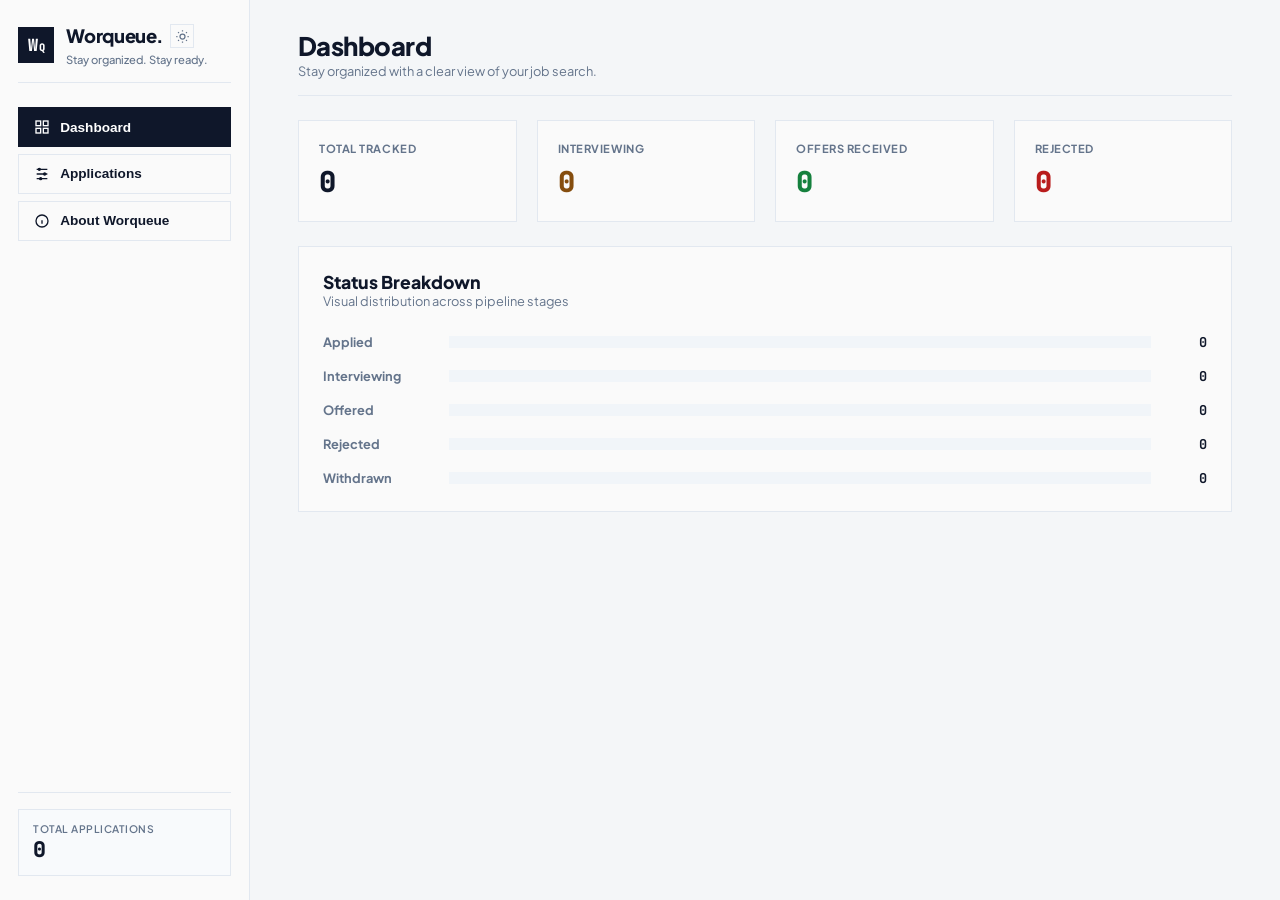
==== app.html @ 6e3b1276 "first commit" ====
<!DOCTYPE html>
<html lang="en">
<head>
    <meta charset="UTF-8">
    <meta name="viewport" content="width=device-width, initial-scale=1.0">
    <title>Worqueue.</title>
    <link rel="icon" type="image/svg+xml" href="data:image/svg+xml,<svg xmlns='http://www.w3.org/2000/svg' viewBox='0 0 100 100'><rect width='100' height='100' fill='%230f172a'/><text x='50%' y='55%' font-family='monospace' font-size='50' font-weight='bold' fill='%23ffffff' dominant-baseline='middle' text-anchor='middle'>WQ</text></svg>">
    <link rel="stylesheet" href="style.css">
    <link rel="preconnect" href="https://fonts.googleapis.com">
    <link rel="preconnect" href="https://fonts.gstatic.com" crossorigin>
    <link href="https://fonts.googleapis.com/css2?family=JetBrains+Mono:wght@400;500;700&family=Plus+Jakarta+Sans:wght@500;600;700;800&display=swap" rel="stylesheet">
</head>
<body>

    <div class="app-layout">
        <aside class="sidebar">
            <div class="brand">
                <div class="logo-mark">
                    <span class="logo-w">W</span><span class="logo-q">Q</span>
                </div>
                <div class="brand-text">
                    <div class="brand-title-row">
                        <h2>Worqueue<span class="dot">.</span></h2>
                        <button type="button" class="theme-toggle" id="theme-toggle" title="Toggle dark mode" aria-label="Toggle dark mode">
                            <svg class="theme-icon theme-icon-sun" width="15" height="15" viewBox="0 0 24 24" fill="none" stroke="currentColor" stroke-width="2"><circle cx="12" cy="12" r="4"/><path d="M12 2v2M12 20v2M4.93 4.93l1.41 1.41M17.66 17.66l1.41 1.41M2 12h2M20 12h2M4.93 19.07l1.41-1.41M17.66 6.34l1.41-1.41"/></svg>
                            <svg class="theme-icon theme-icon-moon" width="15" height="15" viewBox="0 0 24 24" fill="none" stroke="currentColor" stroke-width="2"><path d="M21 12.79A9 9 0 1 1 11.21 3 7 7 0 0 0 21 12.79z"/></svg>
                        </button>
                    </div>
                    <p>Stay organized. Stay ready.</p>
                </div>
            </div>

            <nav class="sidebar-nav">
                <button class="nav-item active" data-tab="dashboard" id="nav-dashboard">
                    <svg class="nav-icon" width="16" height="16" viewBox="0 0 24 24" fill="none" stroke="currentColor" stroke-width="2"><rect x="3" y="3" width="7" height="7"/><rect x="14" y="3" width="7" height="7"/><rect x="3" y="14" width="7" height="7"/><rect x="14" y="14" width="7" height="7"/></svg>
                    <span>Dashboard</span>
                </button>
                <button class="nav-item" data-tab="pipeline" id="nav-pipeline">
                    <svg class="nav-icon" width="16" height="16" viewBox="0 0 24 24" fill="none" stroke="currentColor" stroke-width="2"><path d="M4 5h16M4 12h16M4 19h16"/><circle cx="8" cy="5" r="1.5" fill="currentColor"/><circle cx="16" cy="12" r="1.5" fill="currentColor"/><circle cx="10" cy="19" r="1.5" fill="currentColor"/></svg>
                    <span>Applications</span>
                </button>
                <button class="nav-item" data-tab="about" id="nav-about">
                    <svg class="nav-icon" width="16" height="16" viewBox="0 0 24 24" fill="none" stroke="currentColor" stroke-width="2"><circle cx="12" cy="12" r="9"/><path d="M12 11v5M12 8h.01"/></svg>
                    <span>About Worqueue</span>
                </button>
            </nav>

            <div class="sidebar-footer">
                <div class="stat-box">
                    <span class="stat-label">Total Applications</span>
                    <strong id="total-count" class="stat-value">0</strong>
                </div>
            </div>
        </aside>

        <main class="main-content">
            
            <section id="tab-dashboard" class="tab-content active">
                <header class="content-header">
                    <div>
                        <h1 class="page-title">Dashboard</h1>
                        <p class="page-sub">Stay organized with a clear view of your job search.</p>
                    </div>
                </header>

                <div class="dashboard-grid">
                    <div class="panel metric-card">
                        <span class="metric-label">Total Tracked</span>
                        <strong class="metric-value" id="dash-total">0</strong>
                    </div>
                    <div class="panel metric-card">
                        <span class="metric-label">Interviewing</span>
                        <strong class="metric-value text-interview" id="dash-interview">0</strong>
                    </div>
                    <div class="panel metric-card">
                        <span class="metric-label">Offers Received</span>
                        <strong class="metric-value text-offer" id="dash-offered">0</strong>
                    </div>
                    <div class="panel metric-card">
                        <span class="metric-label">Rejected</span>
                        <strong class="metric-value text-rejected" id="dash-rejected">0</strong>
                    </div>
                </div>

                <div class="panel chart-panel">
                    <h2>Status Breakdown</h2>
                    <p class="chart-sub">Visual distribution across pipeline stages</p>
                    
                    <div class="bar-chart-container">
                        <div class="bar-row">
                            <span class="bar-label">Applied</span>
                            <div class="bar-track"><div class="bar-fill bg-applied" id="bar-applied" style="width: 0%;"></div></div>
                            <span class="bar-count" id="count-applied">0</span>
                        </div>
                        <div class="bar-row">
                            <span class="bar-label">Interviewing</span>
                            <div class="bar-track"><div class="bar-fill bg-interview" id="bar-interview" style="width: 0%;"></div></div>
                            <span class="bar-count" id="count-interview">0</span>
                        </div>
                        <div class="bar-row">
                            <span class="bar-label">Offered</span>
                            <div class="bar-track"><div class="bar-fill bg-offered" id="bar-offered" style="width: 0%;"></div></div>
                            <span class="bar-count" id="count-offered">0</span>
                        </div>
                        <div class="bar-row">
                            <span class="bar-label">Rejected</span>
                            <div class="bar-track"><div class="bar-fill bg-rejected" id="bar-rejected" style="width: 0%;"></div></div>
                            <span class="bar-count" id="count-rejected">0</span>
                        </div>
                        <div class="bar-row">
                            <span class="bar-label">Withdrawn</span>
                            <div class="bar-track"><div class="bar-fill bg-withdrawn" id="bar-withdrawn" style="width: 0%;"></div></div>
                            <span class="bar-count" id="count-withdrawn">0</span>
                        </div>
                    </div>
                </div>
            </section>

            <section id="tab-pipeline" class="tab-content">
                <header class="content-header">
                    <div>
                        <div class="page-title-row">
                            <h1 class="page-title">Application List</h1>
                            <button type="button" class="info-toggle" id="privacy-info-toggle" aria-label="Where is my data stored?" aria-expanded="false">
                                <svg width="13" height="13" viewBox="0 0 24 24" fill="none" stroke="currentColor" stroke-width="2.5"><circle cx="12" cy="12" r="9"/><path d="M12 11v5M12 8h.01"/></svg>
                            </button>
                            <div class="info-tooltip" id="privacy-info-tooltip" role="tooltip">
                                <strong>Where is my data stored?</strong>
                                <span>Your applications are saved in this browser and stay on this device.</span>
                            </div>
                        </div>
                        <p class="page-sub">Stay organized and ready for every next step.</p>
                    </div>
                    <div class="header-actions">
                        <input type="text" id="search-input" placeholder="Search applications..." class="search-box" autocomplete="off">
                        <span class="results-count" id="results-count">Showing 0 of 0</span>
                        <button class="btn-add-header" id="btn-open-add-modal">+ Add Application</button>
                    </div>
                </header>

                <div class="panel table-panel">
                    <div class="view-tabs" role="tablist" aria-label="Application views">
                        <button type="button" class="view-tab active" id="view-all" data-view="all">All Applications</button>
                        <button type="button" class="view-tab" id="view-bookmarked" data-view="bookmarked">Bookmarked</button>
                    </div>
                    <div class="table-container">
                        <table>
                            <thead>
                                <tr>
                                    <th class="col-num">#</th>
                                    <th class="col-company">Company</th>
                                    <th class="col-role">Role</th>
                                    <th class="col-salary">Salary</th>
                                    <th class="col-date sortable-header" id="header-date-sort">
                                        Applied <span id="date-sort-icon">↓</span>
                                    </th>
                                    <th class="col-follow-up sortable-header" id="header-follow-up-sort">
                                        Follow-up <span id="follow-up-sort-icon">↓</span>
                                    </th>
                                    <th class="col-status header-status-dropdown-container" id="status-header-toggle">
                                        <span id="status-header-label">Status</span> <span id="status-sort-icon">↓</span>
                                        <div class="status-dropdown-menu" id="status-dropdown-menu">
                                            <div class="status-dropdown-item active" data-status="ALL">All Statuses</div>
                                            <div class="status-dropdown-item" data-status="Applied">Applied</div>
                                            <div class="status-dropdown-item" data-status="Interviewing">Interviewing</div>
                                            <div class="status-dropdown-item" data-status="Offered">Offered</div>
                                            <div class="status-dropdown-item" data-status="Rejected">Rejected</div>
                                            <div class="status-dropdown-item" data-status="Withdrawn">Withdrawn</div>
                                        </div>
                                    </th>
                                    <th class="align-right col-action">Action</th>
                                </tr>
                            </thead>
                            <tbody id="job-list-body">
                            </tbody>
                        </table>
                    </div>
                    <div id="mobile-card-container" class="mobile-card-list">
                    </div>
                </div>
            </section>

            <section id="tab-about" class="tab-content">
                <header class="content-header">
                    <div>
                        <h1 class="page-title">About Worqueue</h1>
                        <p class="page-sub">Stay organized. Stay ready.</p>
                    </div>
                </header>

                <div class="about-grid">
                    <div class="panel about-card about-card-wide">
                        <div class="about-logo-mark">
                            <span class="logo-w">W</span><span class="logo-q">Q</span>
                        </div>
                        <div>
                            <h2>What is Worqueue?</h2>
                            <p>Worqueue is a job application tracker that helps you keep all your applications in one place. Add companies, roles, salaries, dates, links, notes, and current status so you can see your job search clearly and stay organized.</p>
                            <p class="about-credit">Website by <a class="about-portfolio-link" href="https://samalapit.github.io/portfolio/" target="_blank" rel="noopener noreferrer">sabm.</a></p>
                        </div>
                    </div>
                    <div class="panel about-card">
                        <svg class="about-icon" width="24" height="24" viewBox="0 0 24 24" fill="none" stroke="currentColor" stroke-width="2"><path d="M12 3 5 6v5c0 4.5 2.9 8.5 7 10 4.1-1.5 7-5.5 7-10V6l-7-3Z"/><path d="m9 12 2 2 4-4"/></svg>
                        <h2>Private and local</h2>
                        <p>Worqueue works in your browser without an account or login. Your application details are saved on this device and are not sent to a server.</p>
                    </div>
                    <div class="panel about-card">
                        <svg class="about-icon" width="24" height="24" viewBox="0 0 24 24" fill="none" stroke="currentColor" stroke-width="2"><path d="M12 3v12M7 10l5 5 5-5"/><path d="M5 21h14"/></svg>
                        <h2>Back up your data</h2>
                        <p>Browser data can be cleared, so export a backup before changing devices or clearing your browser. Import that backup later to restore your applications.</p>
                        <div class="backup-actions">
                            <button type="button" class="btn-submit" id="btn-export-data">Export backup</button>
                            <button type="button" class="btn-cancel" id="btn-import-data">Import backup</button>
                            <input type="file" id="import-file" accept=".json,application/json" hidden>
                        </div>
                        <p class="backup-status" id="backup-status" role="status"></p>
                    </div>
                </div>
            </section>

        </main>
    </div>

    <div class="modal-overlay" id="form-modal-overlay">
        <div class="panel form-panel modal-content">
            <div class="modal-header">
                <div>
                    <h2 class="modal-title" id="form-title">Add Application</h2>
                </div>
                <button type="button" class="btn-close-modal" id="btn-close-form-modal">&times;</button>
            </div>

            <form id="job-form">
                <input type="hidden" id="edit-id">

                <div class="field-group">
                    <label for="company">Company Name</label>
                    <input type="text" id="company" required autocomplete="off">
                </div>

                <div class="field-group">
                    <label for="position">Job Role</label>
                    <input type="text" id="position" required autocomplete="off">
                </div>

                <div class="field-group">
                    <label for="salary">Salary</label>
                    <div class="salary-input-group">
                        <select id="currency-select" class="currency-select">
                            <option value="PHP">₱ (PHP)</option>
                            <option value="USD">$ (USD)</option>
                        </select>
                        <input type="text" id="salary" autocomplete="off">
                        <select id="salary-rate" class="rate-select">
                            <option value="Month">/ Month</option>
                            <option value="Hour">/ Hour</option>
                        </select>
                    </div>
                </div>

                <div class="field-group">
                    <label for="status">Current Status</label>
                    <select id="status">
                        <option value="Applied">Applied</option>
                        <option value="Interviewing">Interviewing</option>
                        <option value="Offered">Offered</option>
                        <option value="Rejected">Rejected</option>
                        <option value="Withdrawn">Withdrawn</option>
                    </select>
                </div>

                <div class="field-group">
                    <label for="applied-date">Applied Date</label>
                    <input type="date" id="applied-date" required>
                </div>

                <div class="field-group">
                    <label for="job-link">Job Posting Link</label>
                    <input type="url" id="job-link" autocomplete="off">
                </div>

                <div class="field-group">
                    <label for="follow-up-date">Follow-up Date</label>
                    <input type="date" id="follow-up-date">
                </div>

                <div class="field-group">
                    <label for="notes">Notes / Details</label>
                    <textarea id="notes" rows="2"></textarea>
                </div>

                <div class="form-actions">
                    <button type="submit" class="btn-submit" id="btn-submit-text">Save Application</button>
                    <button type="button" class="btn-cancel" id="btn-cancel-modal">Cancel</button>
                </div>
            </form>
        </div>
    </div>

    <div class="modal-overlay" id="delete-modal-overlay">
        <div class="panel modal-content delete-modal-box">
            <h3 class="delete-modal-title">Delete Application?</h3>
            <p class="delete-modal-sub">Are you sure you want to remove this application record from your tracker?</p>
            <div class="form-actions" style="margin-top: 1.25rem;">
                <button type="button" class="btn-delete-confirm" id="btn-confirm-delete">Delete</button>
                <button type="button" class="btn-cancel" id="btn-cancel-delete">Cancel</button>
            </div>
        </div>
    </div>

    <script src="script.js"></script>
</body>
</html>
---- style.css ----
:root {
    --bg-sidebar: #fafafa;
    --bg-main: #f4f6f8;
    --surface: #fafafa;
    --border-color: #e2e8f0;
    --border-dark: #0f172a;
    --text-main: #0f172a;
    --text-muted: #64748b;
    --subtle-surface: #f8fafc;
    --table-header: #f8fafc;
    --table-line: #f1f5f9;
    --button-bg: #0f172a;
    --button-text: #ffffff;
    --logo-bg: #0f172a;
    --logo-text: #ffffff;
    
    --status-applied-bg: #eff6ff;
    --status-applied-border: #bfdbfe;
    --status-applied-text: #1d4ed8;

    --status-interview-bg: #fefce8;
    --status-interview-border: #fde68a;
    --status-interview-text: #854d0e;

    --status-offered-bg: #f0fdf4;
    --status-offered-border: #bbf7d0;
    --status-offered-text: #15803d;

    --status-rejected-bg: #fef2f2;
    --status-rejected-border: #fecaca;
    --status-rejected-text: #b91c1c;

    --status-withdrawn-bg: #f8fafc;
    --status-withdrawn-border: #cbd5e1;
    --status-withdrawn-text: #475569;

    --font-mono: 'JetBrains Mono', monospace;
    --font-sans: 'Plus Jakarta Sans', sans-serif;
}

.landing-page {
    background: var(--bg-main);
}

.landing-main {
    width: min(1120px, calc(100% - 3rem));
    min-height: 100vh;
    margin: 0 auto;
    display: flex;
    flex-direction: column;
}

.landing-brand {
    display: flex;
    align-items: center;
    gap: 0.75rem;
    padding: 2rem 0;
    color: var(--text-main);
    font-size: 1.15rem;
    font-weight: 800;
}

.landing-brand .logo-mark {
    flex-shrink: 0;
}

.landing-hero {
    flex: 1;
    display: flex;
    align-items: center;
    justify-content: space-between;
    gap: 3rem;
    padding: 4rem 0;
}

.landing-copy {
    max-width: 600px;
}

.landing-eyebrow {
    color: var(--text-muted);
    font-family: var(--font-mono);
    font-size: 0.75rem;
    font-weight: 700;
    letter-spacing: 0.08em;
    text-transform: uppercase;
}

.landing-copy h1 {
    max-width: 620px;
    margin-top: 1rem;
    font-size: clamp(2.5rem, 6vw, 5rem);
    font-weight: 800;
    letter-spacing: -0.06em;
    line-height: 0.98;
}

.landing-copy p {
    max-width: 500px;
    margin: 1.5rem 0 2rem;
    color: var(--text-muted);
    font-size: 1rem;
    line-height: 1.6;
}

.landing-cta {
    display: inline-flex;
    padding: 0.7rem 1rem;
    background: var(--button-bg);
    border: 2px solid var(--button-bg);
    color: var(--button-text);
    font-size: 0.8rem;
    font-weight: 700;
    text-decoration: none;
    transition: background-color 0.2s ease, color 0.2s ease;
}

.landing-cta:hover {
    background: var(--surface);
    color: var(--text-main);
}

.landing-mark {
    width: 220px;
    height: 220px;
    flex-shrink: 0;
    display: flex;
    align-items: center;
    justify-content: center;
    background: var(--logo-bg);
    color: var(--logo-text);
    font-family: var(--font-mono);
}

.landing-mark .logo-w {
    font-size: 5.5rem;
}

.landing-mark .logo-q {
    font-size: 3rem;
    margin-top: 1.5rem;
}

.landing-footer {
    display: flex;
    justify-content: space-between;
    gap: 1rem;
    padding: 1rem 0;
    border-top: 1px solid var(--border-color);
    color: var(--text-muted);
    font-size: 0.7rem;
}

@media (max-width: 768px) {
    .landing-main {
        width: min(100% - 2rem, 600px);
    }

    .landing-hero {
        flex-direction: column;
        align-items: flex-start;
        justify-content: center;
        padding: 3rem 0;
    }

    .landing-mark {
        width: 120px;
        height: 120px;
        order: -1;
    }

    .landing-mark .logo-w {
        font-size: 3rem;
    }

    .landing-mark .logo-q {
        font-size: 1.6rem;
        margin-top: 0.8rem;
    }

    .landing-footer {
        flex-direction: column;
    }
}

body[data-theme="dark"] {
    --bg-sidebar: #111827;
    --bg-main: #0b1120;
    --surface: #111827;
    --border-color: #263244;
    --border-dark: #f8fafc;
    --text-main: #f8fafc;
    --text-muted: #94a3b8;
    --subtle-surface: #172033;
    --table-header: #172033;
    --table-line: #263244;
    --button-bg: #e2e8f0;
    --button-text: #0b1120;
    --logo-bg: #e2e8f0;
    --logo-text: #0b1120;
    --status-applied-bg: #172554;
    --status-applied-border: #1d4ed8;
    --status-applied-text: #bfdbfe;
    --status-interview-bg: #422006;
    --status-interview-border: #a16207;
    --status-interview-text: #fde68a;
    --status-offered-bg: #052e16;
    --status-offered-border: #15803d;
    --status-offered-text: #bbf7d0;
    --status-rejected-bg: #450a0a;
    --status-rejected-border: #b91c1c;
    --status-rejected-text: #fecaca;
    --status-withdrawn-bg: #1e293b;
    --status-withdrawn-border: #475569;
    --status-withdrawn-text: #cbd5e1;
}

* {
    box-sizing: border-box;
    margin: 0;
    padding: 0;
    border-radius: 0 !important;
}

body {
    background-color: var(--bg-main);
    color: var(--text-main);
    font-family: var(--font-sans);
    min-height: 100vh;
    overflow-x: hidden;
}

.app-layout {
    display: flex;
    min-height: 100vh;
}

.sidebar {
    width: 250px;
    background-color: var(--bg-sidebar);
    border-right: 1px solid var(--border-color);
    display: flex;
    flex-direction: column;
    padding: 1.5rem 1.15rem;
    position: fixed;
    height: 100vh;
    z-index: 10;
}

.brand {
    display: flex;
    align-items: center;
    gap: 0.75rem;
    padding-bottom: 1rem;
    border-bottom: 1px solid var(--border-color);
    margin-bottom: 1.5rem;
}

.logo-mark {
    background: var(--logo-bg);
    color: var(--logo-text);
    width: 36px;
    height: 36px;
    display: flex;
    align-items: center;
    justify-content: center;
    font-family: var(--font-mono);
}

.logo-w {
    font-size: 1.05rem;
    font-weight: 800;
    line-height: 1;
}

.logo-q {
    font-size: 0.65rem;
    font-weight: 800;
    line-height: 1;
    margin-top: 5px;
    margin-left: 1px;
}

.brand-text h2 {
    font-size: 1.15rem;
    font-weight: 800;
    letter-spacing: -0.02em;
    line-height: 1;
}

.brand-title-row {
    display: flex;
    align-items: center;
    gap: 0.4rem;
}

.theme-toggle {
    display: flex;
    align-items: center;
    justify-content: center;
    width: 24px;
    height: 24px;
    border: 1px solid var(--border-color);
    background: transparent;
    color: var(--text-muted);
    cursor: pointer;
}

.theme-toggle:hover {
    color: var(--text-main);
    border-color: var(--text-main);
}

.theme-icon-moon,
body[data-theme="dark"] .theme-icon-sun {
    display: none;
}

body[data-theme="dark"] .theme-icon-moon {
    display: block;
}

.brand-text p {
    font-size: 0.7rem;
    color: var(--text-muted);
    font-weight: 500;
    margin-top: 4px;
}

.sidebar-nav {
    display: flex;
    flex-direction: column;
    gap: 0.4rem;
    flex: 1;
}

.nav-item {
    display: flex;
    align-items: center;
    padding: 0.7rem 0.9rem;
    border: 1px solid var(--border-color);
    background: var(--bg-sidebar);
    color: var(--text-main);
    font-size: 0.85rem;
    font-weight: 600;
    cursor: pointer;
    transition: all 0.15s ease;
    text-align: left;
    gap: 0.65rem;
}

.nav-item:hover {
    background-color: var(--subtle-surface);
    border-color: var(--text-main);
}

.nav-item.active {
    background-color: var(--button-bg);
    color: var(--button-text);
    border-color: var(--button-bg);
}

.sidebar-footer {
    border-top: 1px solid var(--border-color);
    padding-top: 1rem;
}

.stat-box {
    background: var(--subtle-surface);
    padding: 0.75rem 0.85rem;
    border: 1px solid var(--border-color);
}

.stat-label {
    display: block;
    font-size: 0.65rem;
    color: var(--text-muted);
    font-weight: 600;
    text-transform: uppercase;
    letter-spacing: 0.05em;
}

.stat-value {
    font-size: 1.35rem;
    font-weight: 800;
    color: var(--text-main);
    font-family: var(--font-mono);
}

.main-content {
    margin-left: 250px;
    flex: 1;
    padding: 2rem 3rem;
    max-width: 1250px;
    min-width: 0;
    overflow-x: hidden;
}

.content-header {
    display: flex;
    justify-content: space-between;
    align-items: flex-end;
    margin-bottom: 1.5rem;
    border-bottom: 1px solid var(--border-color);
    padding-bottom: 1rem;
}

.header-actions {
    display: flex;
    gap: 0.75rem;
    align-items: center;
}

.results-count {
    color: var(--text-muted);
    font-family: var(--font-mono);
    font-size: 0.7rem;
    white-space: nowrap;
}

.page-title {
    font-size: 1.6rem;
    font-weight: 800;
    letter-spacing: -0.02em;
    line-height: 1.1;
}

.page-title-row {
    display: flex;
    align-items: center;
    gap: 0.5rem;
    position: relative;
}

.info-toggle {
    width: 18px;
    height: 18px;
    border: 1px solid var(--border-color);
    background: var(--surface);
    color: var(--text-muted);
    display: inline-flex;
    align-items: center;
    justify-content: center;
    cursor: pointer;
}

.info-toggle:hover {
    color: var(--text-main);
    border-color: var(--text-main);
}

.info-tooltip {
    display: none;
    position: absolute;
    top: calc(100% + 0.6rem);
    left: 0;
    width: 280px;
    padding: 0.85rem 1rem;
    background: var(--surface);
    border: 1px solid var(--border-color);
    box-shadow: 0 10px 25px -5px rgba(0, 0, 0, 0.15);
    color: var(--text-main);
    font-size: 0.75rem;
    line-height: 1.45;
    z-index: 20;
}

.info-tooltip.active {
    display: flex;
    flex-direction: column;
    gap: 0.35rem;
}

.privacy-badge {
    display: flex;
    align-items: center;
    gap: 0.5rem;
    margin: -0.5rem 0 1rem;
    color: var(--text-muted);
    font-size: 0.7rem;
}

.privacy-badge-icon {
    flex-shrink: 0;
}

.page-sub {
    font-size: 0.8rem;
    color: var(--text-muted);
    margin-top: 0.2rem;
}

.search-box {
    width: 220px;
    padding: 0.65rem 0.85rem;
    border: 1px solid var(--border-color);
    font-family: var(--font-sans);
    font-size: 0.85rem;
    background: var(--surface);
    outline: none;
}

.search-box:focus {
    border-color: var(--text-main);
}

.btn-add-header {
    padding: 0.65rem 1.1rem;
    background-color: var(--button-bg);
    color: var(--button-text);
    border: 1px solid var(--button-bg);
    font-family: var(--font-sans);
    font-size: 0.85rem;
    font-weight: 700;
    cursor: pointer;
    transition: background-color 0.15s ease;
    white-space: nowrap;
}

.btn-add-header:hover {
    background-color: var(--text-main);
}

.dashboard-grid {
    display: grid;
    grid-template-columns: repeat(4, 1fr);
    gap: 1.25rem;
    margin-bottom: 1.5rem;
}

.metric-card {
    padding: 1.25rem;
    border: 1px solid var(--border-color);
    background: var(--surface);
}

.metric-label {
    display: block;
    font-size: 0.7rem;
    text-transform: uppercase;
    font-weight: 700;
    color: var(--text-muted);
    letter-spacing: 0.05em;
    margin-bottom: 0.5rem;
}

.metric-value {
    font-size: 1.8rem;
    font-weight: 800;
    font-family: var(--font-mono);
}

.text-interview { color: var(--status-interview-text); }
.text-offer { color: var(--status-offered-text); }
.text-rejected { color: var(--status-rejected-text); }

.chart-panel {
    padding: 1.5rem;
    border: 1px solid var(--border-color);
    background: var(--surface);
}

.chart-panel h2 {
    font-size: 1.1rem;
    font-weight: 800;
}

.chart-sub {
    font-size: 0.8rem;
    color: var(--text-muted);
    margin-bottom: 1.5rem;
}

.bar-chart-container {
    display: flex;
    flex-direction: column;
    gap: 1rem;
}

.bar-row {
    display: grid;
    grid-template-columns: 110px 1fr 40px;
    align-items: center;
    gap: 1rem;
}

.bar-label {
    font-size: 0.8rem;
    font-weight: 700;
    color: var(--text-muted);
}

.bar-track {
    background: var(--table-line);
    height: 12px;
    width: 100%;
    overflow: hidden;
}

.bar-fill {
    height: 100%;
    transition: width 0.4s ease;
}

.bg-applied { background-color: var(--status-applied-text); }
.bg-interview { background-color: var(--status-interview-text); }
.bg-offered { background-color: var(--status-offered-text); }
.bg-rejected { background-color: var(--status-rejected-text); }
.bg-withdrawn { background-color: var(--status-withdrawn-text); }

.bar-count {
    font-family: var(--font-mono);
    font-size: 0.85rem;
    font-weight: 700;
    text-align: right;
}

.modal-overlay {
    display: none;
    position: fixed;
    top: 0;
    left: 0;
    width: 100vw;
    height: 100vh;
    background-color: rgba(15, 23, 42, 0.4);
    z-index: 100;
    align-items: center;
    justify-content: center;
    padding: 1rem;
}

.modal-overlay.active {
    display: flex;
}

.modal-content {
    background: var(--surface);
    width: 100%;
    max-width: 480px;
    padding: 1.75rem;
    border: 1px solid var(--border-color);
    box-shadow: 0 10px 25px -5px rgba(0, 0, 0, 0.1);
}

.modal-header {
    display: flex;
    justify-content: space-between;
    align-items: flex-start;
    margin-bottom: 1.25rem;
    padding-bottom: 0.75rem;
    border-bottom: 1px solid var(--border-color);
}

.modal-title {
    font-size: 1.35rem;
    font-weight: 800;
}

.modal-sub {
    font-size: 0.8rem;
    color: var(--text-muted);
    margin-top: 0.15rem;
}

.btn-close-modal {
    background: none;
    border: none;
    font-size: 1.5rem;
    line-height: 1;
    color: var(--text-muted);
    cursor: pointer;
}

.btn-close-modal:hover {
    color: var(--text-main);
}

.field-group {
    margin-bottom: 0.85rem;
}

label {
    display: block;
    font-size: 0.7rem;
    font-weight: 700;
    margin-bottom: 0.3rem;
    color: var(--text-main);
    text-transform: uppercase;
    letter-spacing: 0.04em;
}

input, select, textarea {
    width: 100%;
    padding: 0.65rem 0.8rem;
    border: 1px solid var(--border-color);
    font-family: var(--font-sans);
    font-size: 0.85rem;
    color: var(--text-main);
    background-color: var(--surface);
    outline: none;
    color-scheme: light;
}

body[data-theme="dark"] input,
body[data-theme="dark"] select,
body[data-theme="dark"] textarea {
    color-scheme: dark;
}

body[data-theme="dark"] select option {
    background-color: var(--surface);
    color: var(--text-main);
}

input:focus, select:focus, textarea:focus {
    border-color: var(--text-main);
}

.salary-input-group {
    display: flex;
    align-items: center;
    border: 1px solid var(--border-color);
    background-color: var(--surface);
}

.salary-input-group:focus-within {
    border-color: var(--text-main);
}

.currency-select {
    width: 90px;
    border: none;
    border-right: 1px solid var(--border-color);
    background-color: var(--subtle-surface);
    font-weight: 700;
    font-size: 0.8rem;
    color: var(--text-main);
    cursor: pointer;
    padding: 0.65rem 0.4rem;
}

.salary-input-group input {
    border: none;
    flex: 1;
}

.rate-select {
    width: 115px;
    border: none;
    border-left: 1px solid var(--border-color);
    background-color: var(--subtle-surface);
    font-weight: 600;
    font-size: 0.8rem;
    color: var(--text-main);
    cursor: pointer;
}

.form-actions {
    display: flex;
    gap: 0.75rem;
    margin-top: 1rem;
}

.btn-submit {
    flex: 1;
    padding: 0.75rem;
    background-color: var(--button-bg);
    color: var(--button-text);
    border: 1px solid var(--button-bg);
    font-family: var(--font-sans);
    font-size: 0.85rem;
    font-weight: 700;
    cursor: pointer;
}

.btn-submit:hover {
    background-color: var(--text-main);
}

.btn-cancel {
    padding: 0.75rem 1.1rem;
    background-color: var(--surface);
    color: var(--text-muted);
    border: 1px solid var(--border-color);
    font-family: var(--font-sans);
    font-size: 0.85rem;
    font-weight: 600;
    cursor: pointer;
}

.btn-cancel:hover {
    color: var(--text-main);
    border-color: var(--text-main);
}

.delete-modal-box {
    max-width: 380px;
    text-align: center;
}

.delete-modal-title {
    font-size: 1.2rem;
    font-weight: 800;
    margin-bottom: 0.4rem;
}

.delete-modal-sub {
    font-size: 0.85rem;
    color: var(--text-muted);
    line-height: 1.4;
}

.btn-delete-confirm {
    flex: 1;
    padding: 0.75rem;
    background-color: #dc2626;
    color: #ffffff;
    border: 1px solid #dc2626;
    font-family: var(--font-sans);
    font-size: 0.85rem;
    font-weight: 700;
    cursor: pointer;
}

.btn-delete-confirm:hover {
    background-color: #b91c1c;
}

.tab-content {
    display: none;
}

.tab-content.active {
    display: block;
}

.panel {
    background: var(--surface);
    border: 1px solid var(--border-color);
}

.about-grid {
    display: grid;
    grid-template-columns: repeat(2, minmax(0, 1fr));
    gap: 1.25rem;
}

.about-card {
    padding: 1.5rem;
}

.about-card-wide {
    grid-column: 1 / -1;
    display: flex;
    align-items: center;
    gap: 1.5rem;
    position: relative;
}

.about-logo-mark {
    width: 64px;
    height: 64px;
    flex-shrink: 0;
    background: var(--logo-bg);
    color: var(--logo-text);
    display: flex;
    align-items: center;
    justify-content: center;
    font-family: var(--font-mono);
}

.about-logo-mark .logo-w {
    font-size: 1.8rem;
}

.about-logo-mark .logo-q {
    font-size: 1rem;
    margin-top: 9px;
}

.about-icon {
    color: var(--text-muted);
    margin-bottom: 0.75rem;
}

.about-card h2 {
    font-size: 1rem;
    margin-bottom: 0.5rem;
}

.about-card p {
    color: var(--text-muted);
    font-size: 0.8rem;
    line-height: 1.55;
}

.about-portfolio-link {
    display: inline-flex;
    align-items: center;
    padding: 0.25rem 0.5rem;
    background: var(--surface);
    border: 1px solid var(--border-color);
    color: var(--text-main);
    font-size: 0.7rem;
    font-weight: 700;
    text-decoration: none;
    transition: background-color 0.2s ease, color 0.2s ease;
}

.about-portfolio-link:hover {
    background: var(--button-bg);
    border-color: var(--button-bg);
    color: var(--button-text);
}

.about-credit {
    display: flex;
    align-items: center;
    gap: 0.35rem;
    margin-top: 0.75rem;
    color: var(--text-muted);
    font-size: 0.7rem !important;
}

.backup-actions {
    display: flex;
    gap: 0.65rem;
    margin-top: 1rem;
}

.backup-actions .btn-submit,
.backup-actions .btn-cancel {
    flex: 1;
    white-space: nowrap;
}

.backup-status {
    min-height: 1.2em;
    margin-top: 0.75rem;
}

.table-panel {
    border: 1px solid var(--border-color);
    overflow: visible;
}

.view-tabs {
    display: flex;
    gap: 0.35rem;
    padding: 0.75rem 1rem 0;
    border-bottom: 1px solid var(--border-color);
}

.view-tab {
    padding: 0.6rem 0.85rem;
    border: 1px solid var(--border-color);
    border-bottom: none;
    background: transparent;
    color: var(--text-muted);
    font-family: var(--font-sans);
    font-size: 0.75rem;
    font-weight: 700;
    cursor: pointer;
}

.view-tab:hover,
.view-tab.active {
    background: var(--button-bg);
    border-color: var(--button-bg);
    color: var(--button-text);
}

.view-tab + .view-tab {
    border-left: 1px solid var(--border-color);
}

.table-container {
    overflow: visible;
}

table {
    width: 100%;
    border-collapse: collapse;
    font-size: 0.85rem;
    text-align: left;
    table-layout: fixed;
}

th {
    padding: 0.75rem 1rem;
    font-size: 0.7rem;
    font-weight: 700;
    background-color: var(--table-header);
    color: var(--text-muted);
    border-bottom: 1px solid var(--border-color);
    border-right: 1px solid var(--table-line);
    text-transform: uppercase;
    letter-spacing: 0.04em;
}

th:last-child {
    border-right: none;
}

.sortable-header {
    cursor: pointer;
    user-select: none;
    transition: background-color 0.15s ease;
}

.sortable-header:hover {
    background-color: var(--subtle-surface);
    color: var(--text-main);
}

.header-status-dropdown-container {
    position: relative;
    cursor: pointer;
    user-select: none;
}

.header-status-dropdown-container:hover {
    background-color: var(--subtle-surface);
    color: var(--text-main);
}

.status-dropdown-menu {
    display: none;
    position: absolute;
    top: calc(100% + 2px);
    left: 0;
    background: var(--surface);
    border: 1px solid var(--border-color);
    box-shadow: 0 10px 25px -5px rgba(0, 0, 0, 0.15);
    min-width: 180px;
    z-index: 1000;
}

.status-dropdown-menu.active {
    display: block;
}

.status-dropdown-item {
    padding: 0.65rem 1rem;
    font-size: 0.85rem;
    font-weight: 600;
    color: var(--text-main);
    cursor: pointer;
    border-bottom: 1px solid var(--table-line);
}

.status-dropdown-item:last-child {
    border-bottom: none;
}

.status-dropdown-item:hover {
    background-color: var(--subtle-surface);
}

.status-dropdown-item.active {
    background-color: var(--subtle-surface);
    font-weight: 700;
}

.col-num { width: 42px; text-align: center; }
.col-company { width: 145px; }
.col-role { width: 175px; }
.col-salary { width: 115px; }
.col-date { width: 95px; }
.col-follow-up { width: 110px; }
.col-status { width: 130px; }
.col-action { width: 116px; }

td {
    padding: 0.9rem 1rem;
    border-bottom: 1px solid var(--table-line);
    border-right: 1px solid var(--table-line);
    overflow: hidden;
    text-overflow: ellipsis;
    word-break: break-word;
}

td:last-child {
    border-right: none;
}

.job-row {
    cursor: pointer;
    transition: background-color 0.15s ease;
}

.job-row:hover td {
    background-color: var(--subtle-surface);
}

.section-divider-row td {
    background-color: var(--table-line);
    font-size: 0.7rem;
    font-weight: 700;
    text-transform: uppercase;
    letter-spacing: 0.05em;
    color: var(--text-muted);
    padding: 0.5rem 1rem;
    border-bottom: 1px solid var(--border-color);
}

.action-cell-wrapper {
    display: flex;
    align-items: center;
    justify-content: flex-end;
    gap: 0.5rem;
    white-space: nowrap;
}

.chevron-icon {
    color: var(--text-muted);
    transition: transform 0.2s ease;
    flex-shrink: 0;
}

.chevron-icon.open {
    transform: rotate(180deg);
}

.notes-row {
    background-color: var(--subtle-surface);
}

.follow-up-date,
.follow-up-due {
    display: inline-flex;
    font-family: var(--font-sans);
    font-size: 0.8rem;
    white-space: nowrap;
}

.follow-up-date {
    color: var(--text-muted);
}

.follow-up-due {
    padding: 0.2rem 0.45rem;
    background: var(--status-rejected-bg);
    border: 1px solid var(--status-rejected-border);
    color: var(--status-rejected-text);
    font-weight: 700;
}

.mobile-card-follow-up {
    color: var(--text-muted);
    font-size: 0.75rem;
}

.notes-cell {
    padding: 0.85rem 1rem 0.85rem 1rem;
    font-size: 0.85rem;
    border-bottom: 1px solid var(--border-color);
}

.drawer-inner {
    display: flex;
    flex-direction: column;
    gap: 0.75rem;
}

.job-link-badge {
    display: inline-flex;
    align-items: center;
    gap: 0.4rem;
    padding: 0.35rem 0.75rem;
    background-color: var(--status-applied-bg);
    border: 1px solid var(--status-applied-border);
    color: var(--status-applied-text);
    font-size: 0.75rem;
    font-weight: 700;
    text-decoration: none;
    max-width: 100%;
    overflow: hidden;
    text-overflow: ellipsis;
    white-space: nowrap;
    transition: background-color 0.15s ease;
}

.job-link-badge:hover {
    background-color: var(--status-applied-bg);
}

.notes-content {
    background: var(--surface);
    border: 1px solid var(--border-color);
    padding: 0.75rem 1rem;
    line-height: 1.5;
    white-space: pre-wrap;
    color: var(--text-main);
}

.notes-label {
    font-weight: 700;
    font-size: 0.65rem;
    text-transform: uppercase;
    letter-spacing: 0.05em;
    color: var(--text-muted);
    margin-bottom: 0.25rem;
}

.status-pill {
    display: inline-flex;
    padding: 0.2rem 0.55rem;
    border: 1px solid transparent;
    font-size: 0.7rem;
    font-weight: 700;
    font-family: var(--font-sans);
    white-space: nowrap;
}

.status-applied {
    background-color: var(--status-applied-bg);
    border-color: var(--status-applied-border);
    color: var(--status-applied-text);
}

.status-interviewing {
    background-color: var(--status-interview-bg);
    border-color: var(--status-interview-border);
    color: var(--status-interview-text);
}

.status-offered {
    background-color: var(--status-offered-bg);
    border-color: var(--status-offered-border);
    color: var(--status-offered-text);
}

.status-rejected {
    background-color: var(--status-rejected-bg);
    border-color: var(--status-rejected-border);
    color: var(--status-rejected-text);
}

.status-withdrawn {
    background-color: var(--status-withdrawn-bg);
    border-color: var(--status-withdrawn-border);
    color: var(--status-withdrawn-text);
}

.align-right { text-align: right; }

.action-btn-group {
    display: inline-flex;
    gap: 0.35rem;
    flex-shrink: 0;
}

.icon-btn {
    background: var(--surface);
    border: 1px solid var(--border-color);
    color: var(--text-muted);
    cursor: pointer;
    padding: 0.35rem 0.45rem;
    display: inline-flex;
    align-items: center;
    justify-content: center;
    transition: all 0.15s ease;
}

.icon-btn:hover {
    color: var(--text-main);
    border-color: var(--text-main);
}

.icon-btn-bookmark.active {
    color: #ca8a04;
    background-color: #fefce8;
    border-color: #fde047;
}

body[data-theme="dark"] .icon-btn-bookmark.active {
    color: #fde68a;
    background-color: #422006;
    border-color: #a16207;
}

.icon-btn-delete:hover {
    color: #dc2626;
    border-color: #dc2626;
    background-color: #fef2f2;
}

.empty-record {
    text-align: center;
    padding: 4rem 1rem;
    color: var(--text-muted);
    font-size: 0.85rem;
    font-family: var(--font-sans);
}

.mobile-card-list {
    display: none;
    flex-direction: column;
}

@media (max-width: 768px) {
    .app-layout {
        flex-direction: column;
    }

    .landing-page {
        background: var(--bg-main);
    }

    .landing-main {
        width: min(1120px, calc(100% - 3rem));
        min-height: 100vh;
        margin: 0 auto;
        display: flex;
        flex-direction: column;
    }

    .landing-brand {
        display: flex;
        align-items: center;
        gap: 0.75rem;
        padding: 2rem 0;
        color: var(--text-main);
        font-size: 1.15rem;
        font-weight: 800;
    }

    .landing-brand .logo-mark {
        flex-shrink: 0;
    }

    .landing-hero {
        flex: 1;
        display: flex;
        align-items: center;
        justify-content: space-between;
        gap: 3rem;
        padding: 4rem 0;
    }

    .landing-copy {
        max-width: 600px;
    }

    .landing-eyebrow {
        color: var(--text-muted);
        font-family: var(--font-mono);
        font-size: 0.75rem;
        font-weight: 700;
        letter-spacing: 0.08em;
        text-transform: uppercase;
    }

    .landing-copy h1 {
        max-width: 620px;
        margin-top: 1rem;
        font-size: clamp(2.5rem, 6vw, 5rem);
        font-weight: 800;
        letter-spacing: -0.06em;
        line-height: 0.98;
    }

    .landing-copy p {
        max-width: 500px;
        margin: 1.5rem 0 2rem;
        color: var(--text-muted);
        font-size: 1rem;
        line-height: 1.6;
    }

    .landing-cta {
        display: inline-flex;
        padding: 0.8rem 1.2rem;
        background: var(--button-bg);
        border: 1px solid var(--button-bg);
        color: var(--button-text);
        font-size: 0.85rem;
        font-weight: 700;
        text-decoration: none;
    }

    .landing-cta:hover {
        background: var(--text-main);
    }

    .landing-mark {
        width: 220px;
        height: 220px;
        flex-shrink: 0;
        display: flex;
        align-items: center;
        justify-content: center;
        background: var(--logo-bg);
        color: var(--logo-text);
        font-family: var(--font-mono);
    }

    .landing-mark .logo-w {
        font-size: 5.5rem;
    }

    .landing-mark .logo-q {
        font-size: 3rem;
        margin-top: 1.5rem;
    }

    .landing-footer {
        display: flex;
        justify-content: space-between;
        gap: 1rem;
        padding: 1rem 0;
        border-top: 1px solid var(--border-color);
        color: var(--text-muted);
        font-size: 0.7rem;
    }

    @media (max-width: 768px) {
        .landing-main {
            width: min(100% - 2rem, 600px);
        }

        .landing-hero {
            flex-direction: column;
            align-items: flex-start;
            justify-content: center;
            padding: 3rem 0;
        }

        .landing-mark {
            width: 120px;
            height: 120px;
            order: -1;
        }

        .landing-mark .logo-w {
            font-size: 3rem;
        }

        .landing-mark .logo-q {
            font-size: 1.6rem;
            margin-top: 0.8rem;
        }

        .landing-footer {
            flex-direction: column;
        }
    }

    .sidebar {
        width: 100%;
        height: auto;
        position: relative;
        border-right: none;
        border-bottom: 1px solid var(--border-color);
        padding: 1rem;
    }

    .sidebar-nav {
        flex-direction: row;
        gap: 0.5rem;
        margin-top: 0.5rem;
    }

    .nav-item {
        flex: 1;
        justify-content: center;
        text-align: center;
    }

    .sidebar-footer {
        display: none;
    }

    .main-content {
        margin-left: 0;
        padding: 1.25rem 1rem;
    }

    .content-header {
        flex-direction: column;
        align-items: flex-start;
        gap: 1rem;
    }

    .header-actions {
        width: 100%;
        flex-direction: column;
    }

    .search-box {
        width: 100%;
    }

    .results-count {
        align-self: flex-start;
    }

    .btn-add-header {
        width: 100%;
    }

    .dashboard-grid {
        grid-template-columns: repeat(2, 1fr);
        gap: 0.75rem;
    }

    .about-grid {
        grid-template-columns: 1fr;
    }

    .about-card-wide {
        align-items: flex-start;
    }

    .backup-actions {
        flex-direction: column;
    }

    .bar-row {
        grid-template-columns: 90px 1fr 30px;
        gap: 0.5rem;
    }

    .table-container {
        display: none;
    }

    .mobile-card-list {
        display: flex;
        flex-direction: column;
    }

    .mobile-card {
        background: var(--surface);
        border-bottom: 1px solid var(--border-color);
        padding: 1.25rem 1rem;
        display: flex;
        flex-direction: column;
        gap: 0.85rem;
    }

    .mobile-card:last-child {
        border-bottom: none;
    }

    .mobile-card-header {
        display: flex;
        justify-content: space-between;
        align-items: flex-start;
        gap: 1rem;
    }

    .mobile-card-company {
        font-weight: 800;
        font-size: 1.05rem;
        color: var(--text-main);
        word-break: break-word;
    }

    .mobile-card-role {
        font-size: 0.85rem;
        color: var(--text-muted);
        margin-top: 0.15rem;
        word-break: break-word;
    }

    .mobile-card-meta {
        display: flex;
        justify-content: space-between;
        align-items: center;
        font-size: 0.85rem;
        color: var(--text-muted);
        border-top: 1px solid var(--table-line);
        border-bottom: 1px solid var(--table-line);
        padding: 0.65rem 0;
    }

    .mobile-card-footer {
        display: flex;
        justify-content: space-between;
        align-items: center;
        margin-top: 0.25rem;
    }

    .mobile-card-notes {
        background: var(--subtle-surface);
        border: 1px solid var(--border-color);
        padding: 0.75rem;
        font-size: 0.85rem;
        white-space: pre-wrap;
        color: var(--text-main);
        line-height: 1.4;
    }

    .mobile-section-title {
        background-color: var(--table-line);
        font-size: 0.7rem;
        font-weight: 700;
        text-transform: uppercase;
        letter-spacing: 0.05em;
        color: var(--text-muted);
        padding: 0.65rem 1rem;
        border-bottom: 1px solid var(--border-color);
    }
}
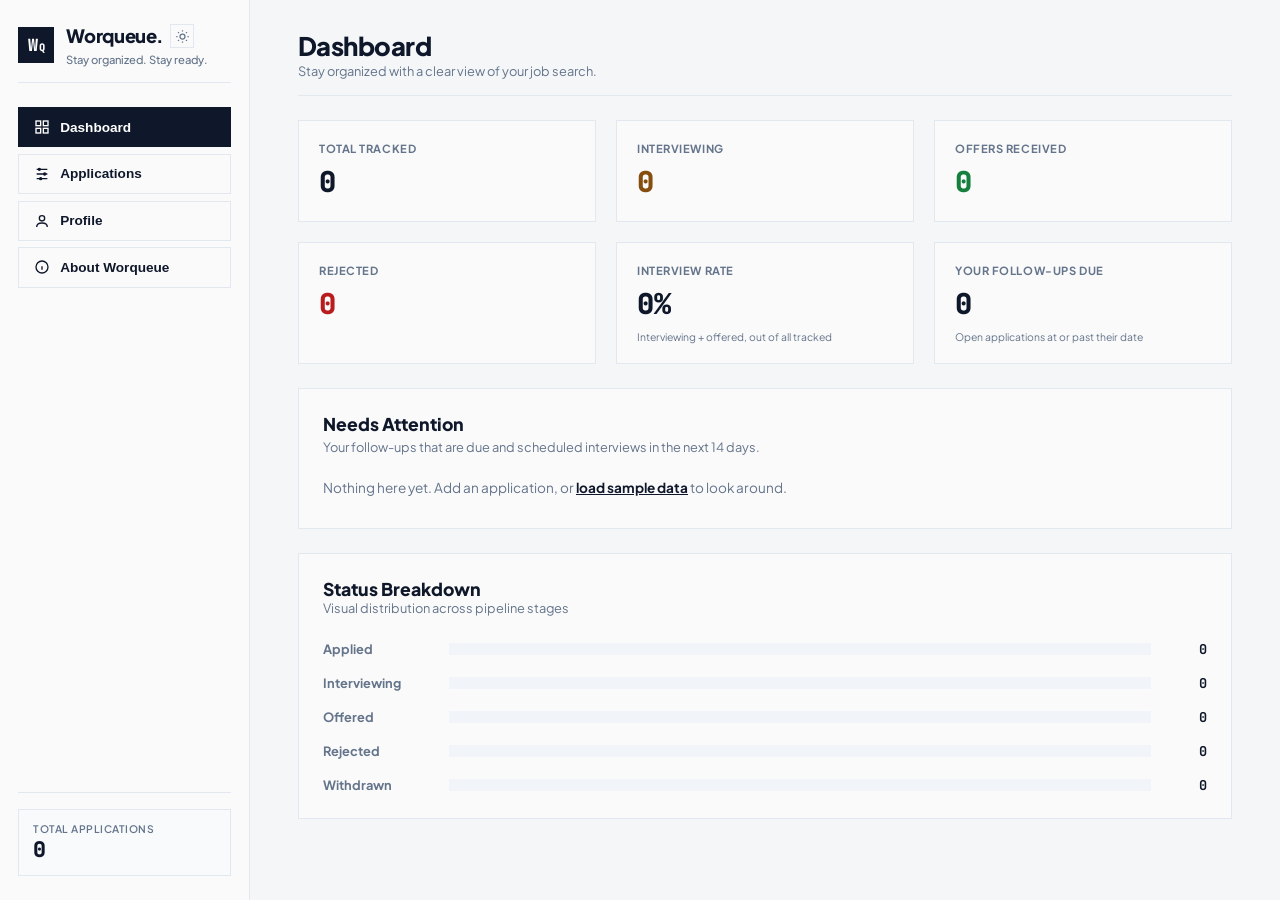
==== commit 62b3bb41: "Added profile and more inputs" ====
--- a/app.html
+++ b/app.html
@@ -4,7 +4,7 @@
     <meta charset="UTF-8">
     <meta name="viewport" content="width=device-width, initial-scale=1.0">
     <title>Worqueue.</title>
-    <link rel="icon" type="image/svg+xml" href="data:image/svg+xml,<svg xmlns='http://www.w3.org/2000/svg' viewBox='0 0 100 100'><rect width='100' height='100' fill='%230f172a'/><text x='50%' y='55%' font-family='monospace' font-size='50' font-weight='bold' fill='%23ffffff' dominant-baseline='middle' text-anchor='middle'>WQ</text></svg>">
+    <link rel="icon" type="image/svg+xml" href="icons/worqueue.svg">
     <link rel="stylesheet" href="style.css">
     <link rel="preconnect" href="https://fonts.googleapis.com">
     <link rel="preconnect" href="https://fonts.gstatic.com" crossorigin>
@@ -39,6 +39,10 @@
                     <svg class="nav-icon" width="16" height="16" viewBox="0 0 24 24" fill="none" stroke="currentColor" stroke-width="2"><path d="M4 5h16M4 12h16M4 19h16"/><circle cx="8" cy="5" r="1.5" fill="currentColor"/><circle cx="16" cy="12" r="1.5" fill="currentColor"/><circle cx="10" cy="19" r="1.5" fill="currentColor"/></svg>
                     <span>Applications</span>
                 </button>
+                <button class="nav-item" data-tab="profile" id="nav-profile">
+                    <svg class="nav-icon" width="16" height="16" viewBox="0 0 24 24" fill="none" stroke="currentColor" stroke-width="2"><circle cx="12" cy="8" r="4"/><path d="M4 21c0-4 4-6 8-6s8 2 8 6"/></svg>
+                    <span>Profile</span>
+                </button>
                 <button class="nav-item" data-tab="about" id="nav-about">
                     <svg class="nav-icon" width="16" height="16" viewBox="0 0 24 24" fill="none" stroke="currentColor" stroke-width="2"><circle cx="12" cy="12" r="9"/><path d="M12 11v5M12 8h.01"/></svg>
                     <span>About Worqueue</span>
@@ -80,6 +84,22 @@
                         <span class="metric-label">Rejected</span>
                         <strong class="metric-value text-rejected" id="dash-rejected">0</strong>
                     </div>
+                    <div class="panel metric-card">
+                        <span class="metric-label">Interview Rate</span>
+                        <strong class="metric-value" id="dash-rate">0%</strong>
+                        <span class="metric-hint">Interviewing + offered, out of all tracked</span>
+                    </div>
+                    <div class="panel metric-card">
+                        <span class="metric-label">Your Follow-ups Due</span>
+                        <strong class="metric-value" id="dash-followups">0</strong>
+                        <span class="metric-hint">Open applications at or past their date</span>
+                    </div>
+                </div>
+
+                <div class="panel attention-panel">
+                    <h2>Needs Attention</h2>
+                    <p class="attention-sub">Your follow-ups that are due and scheduled interviews in the next 14 days.</p>
+                    <ul class="attention-list" id="attention-list"></ul>
                 </div>
 
                 <div class="panel chart-panel">
@@ -147,7 +167,7 @@
                         <table>
                             <thead>
                                 <tr>
-                                    <th class="col-num">#</th>
+                                    <th class="col-num sortable-header" id="header-number-sort" title="Sort by entry number">#<span id="number-sort-icon">↑</span></th>
                                     <th class="col-company">Company</th>
                                     <th class="col-role">Role</th>
                                     <th class="col-salary">Salary</th>
@@ -156,6 +176,9 @@
                                     </th>
                                     <th class="col-follow-up sortable-header" id="header-follow-up-sort">
                                         Follow-up <span id="follow-up-sort-icon">↓</span>
+                                    </th>
+                                    <th class="col-interview sortable-header" id="header-interview-sort">
+                                        Interview <span id="interview-sort-icon">↓</span>
                                     </th>
                                     <th class="col-status header-status-dropdown-container" id="status-header-toggle">
                                         <span id="status-header-label">Status</span> <span id="status-sort-icon">↓</span>
@@ -175,7 +198,128 @@
                             </tbody>
                         </table>
                     </div>
+                    <label class="mobile-sort" for="mobile-sort">
+                        <span>Sort by</span>
+                        <select id="mobile-sort">
+                            <option value="number-asc">Entry # (oldest first)</option>
+                            <option value="number-desc">Entry # (newest first)</option>
+                            <option value="applied-desc">Applied (newest first)</option>
+                            <option value="applied-asc">Applied (oldest first)</option>
+                            <option value="followUp-asc">Follow-up (soonest first)</option>
+                            <option value="followUp-desc">Follow-up (latest first)</option>
+                            <option value="interview-asc">Interview (soonest first)</option>
+                            <option value="interview-desc">Interview (latest first)</option>
+                        </select>
+                    </label>
                     <div id="mobile-card-container" class="mobile-card-list">
+                    </div>
+                </div>
+            </section>
+
+            <section id="tab-profile" class="tab-content">
+                <header class="content-header">
+                    <div>
+                        <h1 class="page-title">Profile</h1>
+                        <p class="page-sub">Keep your details, photo and resume ready to copy when you apply.</p>
+                    </div>
+                    <div class="header-actions">
+                        <span class="results-count" id="profile-status" role="status"></span>
+                        <button type="button" class="btn-add-header" id="btn-copy-all">Copy all details</button>
+                    </div>
+                </header>
+
+                <div class="profile-grid">
+                    <div class="panel profile-card">
+                        <div class="profile-photo">
+                            <img id="profile-photo" alt="" hidden>
+                            <span class="profile-initials" id="profile-initials" aria-hidden="true">?</span>
+                        </div>
+                        <div class="profile-actions">
+                            <button type="button" class="btn-submit" id="btn-photo-upload">Upload photo</button>
+                            <button type="button" class="btn-cancel" id="btn-photo-copy">Copy image</button>
+                            <button type="button" class="btn-cancel" id="btn-photo-download">Download</button>
+                            <button type="button" class="btn-cancel" id="btn-photo-remove">Remove</button>
+                            <input type="file" id="photo-file" accept="image/*" hidden>
+                        </div>
+                        <p class="profile-hint">Photos are cropped to a square and kept only in this browser.</p>
+                    </div>
+
+                    <div class="panel profile-card">
+                        <h2>Details</h2>
+                        <div class="profile-fields">
+                            <div class="copy-field wide">
+                                <label for="profile-name">Full name</label>
+                                <div class="copy-row">
+                                    <input type="text" id="profile-name" data-profile="name" autocomplete="name">
+                                    <button type="button" class="icon-btn copy-btn" data-copy="profile-name" data-label="Full name" aria-label="Copy Full name" title="Copy Full name"><svg width="14" height="14" viewBox="0 0 24 24" fill="none" stroke="currentColor" stroke-width="2"><rect x="9" y="9" width="13" height="13"/><path d="M5 15H4a1 1 0 0 1-1-1V4a1 1 0 0 1 1-1h10a1 1 0 0 1 1 1v1"/></svg></button>
+                                </div>
+                            </div>
+                            <div class="copy-field wide">
+                                <label for="profile-headline">Headline</label>
+                                <div class="copy-row">
+                                    <input type="text" id="profile-headline" data-profile="headline" autocomplete="off" placeholder="">
+                                    <button type="button" class="icon-btn copy-btn" data-copy="profile-headline" data-label="Headline" aria-label="Copy Headline" title="Copy Headline"><svg width="14" height="14" viewBox="0 0 24 24" fill="none" stroke="currentColor" stroke-width="2"><rect x="9" y="9" width="13" height="13"/><path d="M5 15H4a1 1 0 0 1-1-1V4a1 1 0 0 1 1-1h10a1 1 0 0 1 1 1v1"/></svg></button>
+                                </div>
+                            </div>
+                            <div class="copy-field">
+                                <label for="profile-email">Email</label>
+                                <div class="copy-row">
+                                    <input type="email" id="profile-email" data-profile="email" autocomplete="email">
+                                    <button type="button" class="icon-btn copy-btn" data-copy="profile-email" data-label="Email" aria-label="Copy Email" title="Copy Email"><svg width="14" height="14" viewBox="0 0 24 24" fill="none" stroke="currentColor" stroke-width="2"><rect x="9" y="9" width="13" height="13"/><path d="M5 15H4a1 1 0 0 1-1-1V4a1 1 0 0 1 1-1h10a1 1 0 0 1 1 1v1"/></svg></button>
+                                </div>
+                            </div>
+                            <div class="copy-field">
+                                <label for="profile-phone">Phone</label>
+                                <div class="copy-row">
+                                    <input type="tel" id="profile-phone" data-profile="phone" autocomplete="tel">
+                                    <button type="button" class="icon-btn copy-btn" data-copy="profile-phone" data-label="Phone" aria-label="Copy Phone" title="Copy Phone"><svg width="14" height="14" viewBox="0 0 24 24" fill="none" stroke="currentColor" stroke-width="2"><rect x="9" y="9" width="13" height="13"/><path d="M5 15H4a1 1 0 0 1-1-1V4a1 1 0 0 1 1-1h10a1 1 0 0 1 1 1v1"/></svg></button>
+                                </div>
+                            </div>
+                            <div class="copy-field wide">
+                                <label for="profile-location">Location</label>
+                                <div class="copy-row">
+                                    <input type="text" id="profile-location" data-profile="location" autocomplete="address-level2">
+                                    <button type="button" class="icon-btn copy-btn" data-copy="profile-location" data-label="Location" aria-label="Copy Location" title="Copy Location"><svg width="14" height="14" viewBox="0 0 24 24" fill="none" stroke="currentColor" stroke-width="2"><rect x="9" y="9" width="13" height="13"/><path d="M5 15H4a1 1 0 0 1-1-1V4a1 1 0 0 1 1-1h10a1 1 0 0 1 1 1v1"/></svg></button>
+                                </div>
+                            </div>
+                            <div class="copy-field">
+                                <label for="profile-linkedin">LinkedIn</label>
+                                <div class="copy-row">
+                                    <input type="text" id="profile-linkedin" data-profile="linkedin" autocomplete="off" placeholder="linkedin.com/in/...">
+                                    <button type="button" class="icon-btn copy-btn" data-copy="profile-linkedin" data-label="LinkedIn" aria-label="Copy LinkedIn" title="Copy LinkedIn"><svg width="14" height="14" viewBox="0 0 24 24" fill="none" stroke="currentColor" stroke-width="2"><rect x="9" y="9" width="13" height="13"/><path d="M5 15H4a1 1 0 0 1-1-1V4a1 1 0 0 1 1-1h10a1 1 0 0 1 1 1v1"/></svg></button>
+                                </div>
+                            </div>
+                            <div class="copy-field">
+                                <label for="profile-github">GitHub</label>
+                                <div class="copy-row">
+                                    <input type="text" id="profile-github" data-profile="github" autocomplete="off" placeholder="github.com/...">
+                                    <button type="button" class="icon-btn copy-btn" data-copy="profile-github" data-label="GitHub" aria-label="Copy GitHub" title="Copy GitHub"><svg width="14" height="14" viewBox="0 0 24 24" fill="none" stroke="currentColor" stroke-width="2"><rect x="9" y="9" width="13" height="13"/><path d="M5 15H4a1 1 0 0 1-1-1V4a1 1 0 0 1 1-1h10a1 1 0 0 1 1 1v1"/></svg></button>
+                                </div>
+                            </div>
+                            <div class="copy-field wide">
+                                <label for="profile-portfolio">Portfolio</label>
+                                <div class="copy-row">
+                                    <input type="text" id="profile-portfolio" data-profile="portfolio" autocomplete="off" placeholder="https://">
+                                    <button type="button" class="icon-btn copy-btn" data-copy="profile-portfolio" data-label="Portfolio" aria-label="Copy Portfolio" title="Copy Portfolio"><svg width="14" height="14" viewBox="0 0 24 24" fill="none" stroke="currentColor" stroke-width="2"><rect x="9" y="9" width="13" height="13"/><path d="M5 15H4a1 1 0 0 1-1-1V4a1 1 0 0 1 1-1h10a1 1 0 0 1 1 1v1"/></svg></button>
+                                </div>
+                            </div>
+                        </div>
+
+                        <h2 class="profile-subtitle">Other links</h2>
+                        <div id="custom-links"></div>
+                        <button type="button" class="btn-cancel" id="btn-add-link">+ Add link</button>
+
+                        <h2 class="profile-subtitle">Resume</h2>
+                        <div class="resume-box" id="resume-box">Checking saved resume...</div>
+                        <div class="profile-actions">
+                            <button type="button" class="btn-submit" id="btn-resume-upload">Upload resume</button>
+                            <button type="button" class="btn-cancel" id="btn-resume-open">Open</button>
+                            <button type="button" class="btn-cancel" id="btn-resume-download">Download</button>
+                            <button type="button" class="btn-cancel" id="btn-resume-remove">Remove</button>
+                            <input type="file" id="resume-file" accept=".pdf,.doc,.docx,application/pdf,application/msword,application/vnd.openxmlformats-officedocument.wordprocessingml.document" hidden>
+                        </div>
+                        <p class="profile-hint">PDF, DOC or DOCX up to 5 MB. Your resume stays in this browser and is not included in backups, so keep your original file too.</p>
+                        <p class="backup-status" id="resume-status" role="status"></p>
                     </div>
                 </div>
             </section>
@@ -202,18 +346,29 @@
                     <div class="panel about-card">
                         <svg class="about-icon" width="24" height="24" viewBox="0 0 24 24" fill="none" stroke="currentColor" stroke-width="2"><path d="M12 3 5 6v5c0 4.5 2.9 8.5 7 10 4.1-1.5 7-5.5 7-10V6l-7-3Z"/><path d="m9 12 2 2 4-4"/></svg>
                         <h2>Private and local</h2>
-                        <p>Worqueue works in your browser without an account or login. Your application details are saved on this device and are not sent to a server.</p>
+                        <p>Worqueue works in your browser without an account or login. Your applications, profile and resume are saved on this device and are not sent to a server.</p>
                     </div>
                     <div class="panel about-card">
                         <svg class="about-icon" width="24" height="24" viewBox="0 0 24 24" fill="none" stroke="currentColor" stroke-width="2"><path d="M12 3v12M7 10l5 5 5-5"/><path d="M5 21h14"/></svg>
                         <h2>Back up your data</h2>
-                        <p>Browser data can be cleared, so export a backup before changing devices or clearing your browser. Import that backup later to restore your applications.</p>
+                        <p>Browser data can be cleared, so export a backup before changing devices or clearing your browser. Import that backup later to restore your applications and profile details. Resume files are not included.</p>
                         <div class="backup-actions">
                             <button type="button" class="btn-submit" id="btn-export-data">Export backup</button>
                             <button type="button" class="btn-cancel" id="btn-import-data">Import backup</button>
+                            <button type="button" class="btn-cancel" id="btn-export-csv">Export CSV</button>
                             <input type="file" id="import-file" accept=".json,application/json" hidden>
                         </div>
                         <p class="backup-status" id="backup-status" role="status"></p>
+                    </div>
+                    <div class="panel about-card">
+                        <svg class="about-icon" width="24" height="24" viewBox="0 0 24 24" fill="none" stroke="currentColor" stroke-width="2"><path d="M4 7c0-1.7 3.6-3 8-3s8 1.3 8 3-3.6 3-8 3-8-1.3-8-3Z"/><path d="M4 7v5c0 1.7 3.6 3 8 3s8-1.3 8-3V7"/><path d="M4 12v5c0 1.7 3.6 3 8 3s8-1.3 8-3v-5"/></svg>
+                        <h2>Try it with sample data</h2>
+                        <p>Load a few made-up applications to see how the dashboard, follow-ups and filters work. Sample entries can be removed in one click and never touch your own records.</p>
+                        <div class="backup-actions">
+                            <button type="button" class="btn-submit" id="btn-load-sample">Load sample data</button>
+                            <button type="button" class="btn-cancel" id="btn-remove-sample">Remove sample data</button>
+                        </div>
+                        <p class="backup-status" id="sample-status" role="status"></p>
                     </div>
                 </div>
             </section>
@@ -222,7 +377,7 @@
     </div>
 
     <div class="modal-overlay" id="form-modal-overlay">
-        <div class="panel form-panel modal-content">
+        <div class="panel form-panel modal-content" role="dialog" aria-modal="true" aria-labelledby="form-title">
             <div class="modal-header">
                 <div>
                     <h2 class="modal-title" id="form-title">Add Application</h2>
@@ -280,8 +435,23 @@
                 </div>
 
                 <div class="field-group">
-                    <label for="follow-up-date">Follow-up Date</label>
+                    <label for="follow-up-date">Your Follow-up Date</label>
                     <input type="date" id="follow-up-date">
+                    <select id="follow-up-state" class="date-state-select" aria-label="Follow-up status">
+                        <option value="pending">Pending</option>
+                        <option value="done">Done</option>
+                        <option value="cancelled">Cancelled</option>
+                    </select>
+                </div>
+
+                <div class="field-group">
+                    <label for="interview-date">Scheduled Interview Date</label>
+                    <input type="date" id="interview-date">
+                    <select id="interview-state" class="date-state-select" aria-label="Interview status">
+                        <option value="pending">Pending</option>
+                        <option value="done">Done</option>
+                        <option value="cancelled">Cancelled</option>
+                    </select>
                 </div>
 
                 <div class="field-group">
@@ -298,8 +468,8 @@
     </div>
 
     <div class="modal-overlay" id="delete-modal-overlay">
-        <div class="panel modal-content delete-modal-box">
-            <h3 class="delete-modal-title">Delete Application?</h3>
+        <div class="panel modal-content delete-modal-box" role="alertdialog" aria-modal="true" aria-labelledby="delete-modal-title">
+            <h3 class="delete-modal-title" id="delete-modal-title">Delete Application?</h3>
             <p class="delete-modal-sub">Are you sure you want to remove this application record from your tracker?</p>
             <div class="form-actions" style="margin-top: 1.25rem;">
                 <button type="button" class="btn-delete-confirm" id="btn-confirm-delete">Delete</button>
@@ -308,6 +478,11 @@
         </div>
     </div>
 
+    <div class="toast" id="toast" role="status" aria-live="polite">
+        <span id="toast-message"></span>
+        <button type="button" class="toast-action" id="toast-action" hidden>Undo</button>
+    </div>
+
     <script src="script.js"></script>
 </body>
 </html>
--- a/style.css
+++ b/style.css
@@ -642,6 +642,23 @@
     box-shadow: 0 10px 25px -5px rgba(0, 0, 0, 0.1);
 }
 
+.form-panel {
+    max-width: 700px;
+    max-height: calc(100vh - 2rem);
+    overflow-y: auto;
+}
+
+.form-panel form {
+    display: grid;
+    grid-template-columns: repeat(2, minmax(0, 1fr));
+    column-gap: 1rem;
+}
+
+.form-panel .field-group:nth-of-type(9),
+.form-panel .form-actions {
+    grid-column: 1 / -1;
+}
+
 .modal-header {
     display: flex;
     justify-content: space-between;
@@ -975,13 +992,15 @@
 }
 
 .table-container {
-    overflow: visible;
+    overflow-x: auto;
 }
 
 table {
     width: 100%;
+    min-width: 1080px;
     border-collapse: collapse;
-    font-size: 0.85rem;
+    font-family: var(--font-sans);
+    font-size: 0.8rem;
     text-align: left;
     table-layout: fixed;
 }
@@ -1066,13 +1085,35 @@
 .col-company { width: 145px; }
 .col-role { width: 175px; }
 .col-salary { width: 115px; }
-.col-date { width: 95px; }
-.col-follow-up { width: 110px; }
+.col-date { width: 115px; min-width: 115px; }
+.col-follow-up { width: 125px; min-width: 125px; }
+.col-interview { width: 115px; min-width: 115px; color: var(--text-muted); }
 .col-status { width: 130px; }
-.col-action { width: 116px; }
+.col-action { width: 155px; min-width: 155px; }
+
+.company-cell {
+    font-weight: 700;
+}
+
+.table-muted-cell {
+    color: var(--text-muted);
+}
+
+.date-state-select {
+    width: 100%;
+    margin-top: 0.4rem;
+    padding: 0.45rem 0.55rem;
+    border: 1px solid var(--border-color);
+    background: var(--surface);
+    color: var(--text-main);
+    font: inherit;
+    font-size: 0.75rem;
+}
 
 td {
     padding: 0.9rem 1rem;
+    font-family: var(--font-sans);
+    font-size: 0.8rem;
     border-bottom: 1px solid var(--table-line);
     border-right: 1px solid var(--table-line);
     overflow: hidden;
@@ -1110,6 +1151,7 @@
     justify-content: flex-end;
     gap: 0.5rem;
     white-space: nowrap;
+    min-width: 139px;
 }
 
 .chevron-icon {
@@ -1134,6 +1176,12 @@
     white-space: nowrap;
 }
 
+.col-date,
+.col-follow-up,
+.col-interview {
+    white-space: nowrap;
+}
+
 .follow-up-date {
     color: var(--text-muted);
 }
@@ -1149,6 +1197,7 @@
 .mobile-card-follow-up {
     color: var(--text-muted);
     font-size: 0.75rem;
+    white-space: nowrap;
 }
 
 .notes-cell {
@@ -1207,7 +1256,7 @@
     display: inline-flex;
     padding: 0.2rem 0.55rem;
     border: 1px solid transparent;
-    font-size: 0.7rem;
+    font-size: 0.8rem;
     font-weight: 700;
     font-family: var(--font-sans);
     white-space: nowrap;
@@ -1249,6 +1298,47 @@
     display: inline-flex;
     gap: 0.35rem;
     flex-shrink: 0;
+}
+
+.action-btn-group .icon-btn {
+    flex: 0 0 30px;
+}
+
+.reminder-controls {
+    display: flex;
+    flex-wrap: wrap;
+    gap: 0.75rem;
+    padding: 0.75rem;
+    border: 1px solid var(--border-color);
+    background: var(--surface);
+}
+
+.reminder-control {
+    display: flex;
+    flex: 1 1 0;
+    min-width: 0;
+    align-items: center;
+    gap: 0.5rem;
+    color: var(--text-muted);
+    font-size: 0.75rem;
+    font-weight: 700;
+    text-transform: capitalize;
+}
+
+.reminder-control select {
+    flex: 1 1 0;
+    min-width: 0;
+    padding: 0.35rem 0.45rem;
+    border: 1px solid var(--border-color);
+    background: var(--surface);
+    color: var(--text-main);
+    font: inherit;
+    font-weight: 500;
+    text-transform: none;
+}
+
+.mobile-reminder-controls {
+    padding: 0.65rem;
 }
 
 .icon-btn {
@@ -1558,6 +1648,12 @@
         word-break: break-word;
     }
 
+    .mobile-card-number {
+        color: var(--text-muted);
+        font-size: 0.8rem;
+        font-weight: 500;
+    }
+
     .mobile-card-role {
         font-size: 0.85rem;
         color: var(--text-muted);
@@ -1576,6 +1672,12 @@
         padding: 0.65rem 0;
     }
 
+    .mobile-card-salary {
+        font-family: var(--font-sans);
+        font-weight: 700;
+        color: var(--text-main);
+    }
+
     .mobile-card-footer {
         display: flex;
         justify-content: space-between;
@@ -1604,3 +1706,714 @@
         border-bottom: 1px solid var(--border-color);
     }
 }
+
+@media (max-width: 480px) {
+    .landing-main {
+        width: calc(100% - 2rem);
+    }
+
+    .landing-brand {
+        padding: 1.25rem 0;
+        font-size: 1rem;
+    }
+
+    .landing-hero {
+        gap: 2rem;
+        padding: 2.5rem 0;
+    }
+
+    .landing-copy h1 {
+        font-size: clamp(2.4rem, 14vw, 4rem);
+    }
+
+    .landing-copy p {
+        margin: 1.25rem 0 1.5rem;
+        font-size: 0.9rem;
+    }
+
+    .landing-cta {
+        width: 100%;
+        justify-content: center;
+    }
+
+    .landing-mark {
+        width: 96px;
+        height: 96px;
+    }
+
+    .landing-mark .logo-w {
+        font-size: 2.4rem;
+    }
+
+    .landing-mark .logo-q {
+        font-size: 1.3rem;
+        margin-top: 0.6rem;
+    }
+
+    .landing-footer {
+        font-size: 0.65rem;
+    }
+
+    .sidebar {
+        padding: 0.85rem;
+    }
+
+    .brand {
+        align-items: flex-start;
+        margin-bottom: 1rem;
+    }
+
+    .brand-text {
+        min-width: 0;
+    }
+
+    .brand-text p {
+        line-height: 1.35;
+    }
+
+    .sidebar-nav {
+        gap: 0.35rem;
+    }
+
+    .nav-item {
+        min-width: 0;
+        padding: 0.65rem 0.35rem;
+        gap: 0.3rem;
+        font-size: 0.7rem;
+    }
+
+    .nav-icon {
+        display: none;
+    }
+
+    .main-content {
+        padding: 1rem 0.75rem;
+    }
+
+    .page-title {
+        font-size: 1.35rem;
+    }
+
+    .page-sub {
+        line-height: 1.4;
+    }
+
+    .dashboard-grid {
+        gap: 0.5rem;
+    }
+
+    .metric-card {
+        padding: 0.9rem 0.75rem;
+    }
+
+    .metric-label {
+        font-size: 0.6rem;
+    }
+
+    .metric-value {
+        font-size: 1.4rem;
+    }
+
+    .chart-panel {
+        padding: 1rem;
+    }
+
+    .bar-row {
+        grid-template-columns: 72px 1fr 24px;
+        gap: 0.35rem;
+    }
+
+    .bar-label,
+    .bar-count {
+        font-size: 0.7rem;
+    }
+
+    .modal-overlay {
+        padding: 0.65rem;
+    }
+
+    .modal-content {
+        padding: 1.15rem;
+    }
+
+    .form-panel {
+        max-height: calc(100vh - 1.3rem);
+    }
+
+    .form-panel form {
+        grid-template-columns: 1fr;
+    }
+
+    .form-panel .field-group:nth-of-type(9),
+    .form-panel .form-actions {
+        grid-column: auto;
+    }
+
+    .form-actions {
+        flex-direction: column;
+    }
+
+    .btn-cancel,
+    .btn-submit {
+        width: 100%;
+    }
+
+    .view-tabs {
+        overflow-x: auto;
+    }
+
+    .view-tab {
+        flex: 1 0 auto;
+        white-space: nowrap;
+    }
+
+    .mobile-card-header,
+    .mobile-card-footer {
+        gap: 0.75rem;
+    }
+}
+
+/* ---- Additions: needs-attention, status select, toast, sample data ---- */
+@media (min-width: 769px) {
+    .dashboard-grid {
+        grid-template-columns: repeat(3, 1fr);
+    }
+}
+
+.metric-hint {
+    display: block;
+    margin-top: 0.4rem;
+    color: var(--text-muted);
+    font-size: 0.65rem;
+    line-height: 1.3;
+}
+
+.attention-panel {
+    padding: 1.5rem;
+    margin-bottom: 1.5rem;
+    border: 1px solid var(--border-color);
+    background: var(--surface);
+}
+
+.attention-panel h2 {
+    font-size: 1.1rem;
+    font-weight: 800;
+}
+
+.attention-sub {
+    margin: 0.25rem 0 1rem;
+    color: var(--text-muted);
+    font-size: 0.8rem;
+}
+
+.attention-list {
+    list-style: none;
+    margin: 0;
+    padding: 0;
+    display: flex;
+    flex-direction: column;
+    gap: 0.5rem;
+}
+
+.attention-item {
+    width: 100%;
+    display: flex;
+    align-items: center;
+    gap: 0.85rem;
+    padding: 0.65rem 0.85rem;
+    border: 1px solid var(--border-color);
+    background: var(--subtle-surface);
+    color: var(--text-main);
+    font-family: var(--font-sans);
+    font-size: 0.85rem;
+    text-align: left;
+    cursor: pointer;
+    transition: border-color 0.15s ease;
+}
+
+.attention-item:hover,
+.attention-item:focus-visible {
+    border-color: var(--text-main);
+    outline: none;
+}
+
+.attention-tag {
+    flex-shrink: 0;
+    min-width: 9.5rem;
+    padding: 0.2rem 0.5rem;
+    border: 1px solid var(--status-interview-border);
+    background: var(--status-interview-bg);
+    color: var(--status-interview-text);
+    font-size: 0.7rem;
+    font-weight: 700;
+    text-align: center;
+}
+
+.attention-tags {
+    display: flex;
+    flex-shrink: 0;
+    flex-wrap: wrap;
+    gap: 0.35rem;
+    max-width: 21rem;
+}
+
+.attention-tags .attention-tag {
+    min-width: 0;
+}
+
+.attention-tag.attention-interview {
+    border-color: var(--status-applied-border);
+    background: var(--status-applied-bg);
+    color: var(--status-applied-text);
+}
+
+.attention-tag.overdue {
+    border-color: var(--status-rejected-border);
+    background: var(--status-rejected-bg);
+    color: var(--status-rejected-text);
+}
+
+.attention-main {
+    min-width: 0;
+    overflow: hidden;
+    text-overflow: ellipsis;
+    white-space: nowrap;
+}
+
+.attention-empty {
+    padding: 0.5rem 0;
+    color: var(--text-muted);
+    font-size: 0.85rem;
+}
+
+.link-btn {
+    padding: 0;
+    border: none;
+    background: none;
+    color: var(--text-main);
+    font: inherit;
+    font-weight: 700;
+    text-decoration: underline;
+    cursor: pointer;
+}
+
+/* Status pill that doubles as a dropdown */
+.status-select-wrap {
+    position: relative;
+    padding: 0;
+}
+
+.status-select-wrap::after {
+    content: '';
+    position: absolute;
+    right: 0.55rem;
+    top: 50%;
+    width: 0.3rem;
+    height: 0.3rem;
+    border-right: 1.5px solid currentColor;
+    border-bottom: 1.5px solid currentColor;
+    transform: translateY(-70%) rotate(45deg);
+    pointer-events: none;
+}
+
+.status-select-wrap:focus-within {
+    outline: 2px solid var(--text-main);
+    outline-offset: 2px;
+}
+
+.status-select {
+    width: auto;
+    padding: 0.2rem 1.4rem 0.2rem 0.55rem;
+    border: none;
+    background: transparent;
+    color: inherit;
+    font-family: var(--font-sans);
+    font-size: 0.7rem;
+    font-weight: 700;
+    cursor: pointer;
+    -webkit-appearance: none;
+    appearance: none;
+}
+
+.status-select option {
+    background-color: var(--surface);
+    color: var(--text-main);
+}
+
+td.col-status {
+    padding-left: 0.6rem;
+    padding-right: 0.6rem;
+}
+
+.job-row:focus-visible {
+    outline: 2px solid var(--text-main);
+    outline-offset: -2px;
+}
+
+/* Toast (undo) */
+.toast {
+    position: fixed;
+    left: 50%;
+    bottom: 1.5rem;
+    z-index: 200;
+    display: flex;
+    align-items: center;
+    gap: 1rem;
+    max-width: calc(100% - 2rem);
+    padding: 0.75rem 1rem;
+    background: var(--button-bg);
+    color: var(--button-text);
+    font-size: 0.8rem;
+    font-weight: 600;
+    box-shadow: 0 10px 25px -5px rgba(0, 0, 0, 0.25);
+    opacity: 0;
+    visibility: hidden;
+    transform: translate(-50%, 1rem);
+    transition: opacity 0.2s ease, transform 0.2s ease, visibility 0.2s;
+}
+
+.toast.show {
+    opacity: 1;
+    visibility: visible;
+    transform: translate(-50%, 0);
+}
+
+.toast-action {
+    padding: 0;
+    border: none;
+    background: none;
+    color: inherit;
+    font: inherit;
+    font-weight: 800;
+    text-decoration: underline;
+    cursor: pointer;
+}
+
+.toast-action[hidden] {
+    display: none;
+}
+
+.empty-actions {
+    margin-top: 1rem;
+}
+
+.backup-actions {
+    flex-wrap: wrap;
+}
+
+.backup-actions .btn-submit,
+.backup-actions .btn-cancel {
+    flex: 1 1 auto;
+}
+
+@media (max-width: 768px) {
+    .attention-item {
+        flex-direction: column;
+        align-items: flex-start;
+        gap: 0.4rem;
+    }
+
+    .attention-main {
+        white-space: normal;
+    }
+
+    .attention-panel {
+        padding: 1rem;
+    }
+}
+
+@media (prefers-reduced-motion: reduce) {
+    .toast {
+        transition: none;
+    }
+}
+
+/* ---- Slim themed scrollbars (square to match the rest of the UI) ---- */
+:root {
+    --scroll-thumb: #cbd5e1;
+    --scroll-thumb-hover: #94a3b8;
+}
+
+body[data-theme="dark"] {
+    --scroll-thumb: #334155;
+    --scroll-thumb-hover: #475569;
+}
+
+* {
+    scrollbar-width: thin;
+}
+
+html {
+    scrollbar-color: var(--scroll-thumb) transparent;
+}
+
+html:has(body[data-theme="dark"]) {
+    scrollbar-color: #334155 transparent;
+}
+
+body {
+    scrollbar-color: var(--scroll-thumb) transparent;
+}
+
+/* Fallback for browsers without scrollbar-color (older Safari) */
+::-webkit-scrollbar {
+    width: 8px;
+    height: 8px;
+}
+
+::-webkit-scrollbar-track {
+    background: transparent;
+}
+
+::-webkit-scrollbar-thumb {
+    background: var(--scroll-thumb);
+}
+
+::-webkit-scrollbar-thumb:hover {
+    background: var(--scroll-thumb-hover);
+}
+
+/* ---- Sorting: # column, active header, mobile sort ---- */
+.col-num { width: 54px; }
+
+th.col-num {
+    padding-left: 0.4rem;
+    padding-right: 0.4rem;
+    white-space: nowrap;
+}
+
+th.sortable-header span {
+    opacity: 0.4;
+}
+
+th.sortable-header.sort-active {
+    color: var(--text-main);
+}
+
+th.sortable-header.sort-active span {
+    opacity: 1;
+}
+
+.mobile-sort {
+    display: none;
+}
+
+@media (max-width: 768px) {
+    .mobile-sort {
+        display: flex;
+        align-items: center;
+        gap: 0.75rem;
+        margin: 0;
+        padding: 0.65rem 1rem;
+        border-bottom: 1px solid var(--border-color);
+        text-transform: none;
+        letter-spacing: normal;
+    }
+
+    .mobile-sort span {
+        flex-shrink: 0;
+        color: var(--text-muted);
+        font-size: 0.7rem;
+        font-weight: 700;
+        text-transform: uppercase;
+        letter-spacing: 0.05em;
+    }
+
+    .mobile-sort select {
+        padding: 0.4rem 0.6rem;
+        font-size: 0.8rem;
+    }
+}
+
+/* Highlight a freshly added application */
+@keyframes rowFlash {
+    from { background-color: var(--status-interview-bg); }
+    to { background-color: transparent; }
+}
+
+.job-row.row-flash td,
+.mobile-card.row-flash {
+    animation: rowFlash 1.8s ease;
+}
+
+@media (prefers-reduced-motion: reduce) {
+    .job-row.row-flash td,
+    .mobile-card.row-flash {
+        animation: none;
+    }
+}
+
+td.col-num {
+    padding-left: 0.4rem;
+    padding-right: 0.4rem;
+}
+
+/* ---- Profile tab ---- */
+.profile-grid {
+    display: grid;
+    grid-template-columns: 260px minmax(0, 1fr);
+    gap: 1.25rem;
+    align-items: start;
+}
+
+.profile-card {
+    padding: 1.5rem;
+}
+
+.profile-card h2 {
+    margin-bottom: 1rem;
+    font-size: 1rem;
+}
+
+.profile-card h2.profile-subtitle {
+    margin-top: 0.75rem;
+}
+
+.profile-photo {
+    display: flex;
+    align-items: center;
+    justify-content: center;
+    width: 100%;
+    max-width: 212px;
+    aspect-ratio: 1;
+    margin: 0 auto 1rem;
+    overflow: hidden;
+    border: 1px solid var(--border-color);
+    background: var(--subtle-surface);
+}
+
+.profile-photo img {
+    display: block;
+    width: 100%;
+    height: 100%;
+    object-fit: cover;
+}
+
+.profile-photo img[hidden],
+.profile-initials[hidden] {
+    display: none;
+}
+
+.profile-initials {
+    color: var(--text-muted);
+    font-family: var(--font-mono);
+    font-size: 3rem;
+    font-weight: 800;
+}
+
+.profile-actions {
+    display: flex;
+    flex-wrap: wrap;
+    gap: 0.5rem;
+}
+
+.profile-actions .btn-submit {
+    flex: 1 1 100%;
+}
+
+.profile-actions .btn-cancel {
+    flex: 1 1 auto;
+    padding: 0.6rem 0.8rem;
+}
+
+.profile-actions button:disabled,
+.btn-submit:disabled {
+    opacity: 0.45;
+    cursor: not-allowed;
+}
+
+.profile-actions button[hidden],
+#btn-add-link[hidden] {
+    display: none;
+}
+
+.profile-hint {
+    margin-top: 0.85rem;
+    color: var(--text-muted);
+    font-size: 0.75rem;
+    line-height: 1.5;
+}
+
+.profile-fields {
+    display: grid;
+    grid-template-columns: repeat(2, minmax(0, 1fr));
+    column-gap: 1rem;
+}
+
+.copy-field {
+    margin-bottom: 0.85rem;
+}
+
+.copy-field.wide {
+    grid-column: 1 / -1;
+}
+
+.copy-row {
+    display: flex;
+    gap: 0.5rem;
+}
+
+.copy-row input {
+    flex: 1;
+    min-width: 0;
+}
+
+.copy-btn {
+    flex-shrink: 0;
+    padding-left: 0.7rem;
+    padding-right: 0.7rem;
+}
+
+.custom-link-row {
+    display: grid;
+    grid-template-columns: minmax(90px, 0.7fr) minmax(0, 1.6fr) auto auto;
+    gap: 0.5rem;
+    margin-bottom: 0.5rem;
+}
+
+.resume-box {
+    margin-bottom: 1rem;
+    padding: 1rem;
+    border: 1px dashed var(--border-color);
+    background: var(--subtle-surface);
+    color: var(--text-muted);
+    font-size: 0.85rem;
+}
+
+.resume-name {
+    color: var(--text-main);
+    font-size: 0.9rem;
+    font-weight: 700;
+    word-break: break-all;
+}
+
+.resume-meta {
+    margin-top: 0.2rem;
+    font-size: 0.75rem;
+}
+
+@media (max-width: 768px) {
+    .profile-grid {
+        grid-template-columns: 1fr;
+    }
+
+    .profile-fields {
+        grid-template-columns: 1fr;
+    }
+
+    .custom-link-row {
+        grid-template-columns: 1fr auto auto;
+    }
+
+    .custom-link-label {
+        grid-column: 1 / -1;
+    }
+}
+
+/* Four nav items don't fit in one row on small phones */
+@media (max-width: 560px) {
+    .sidebar-nav {
+        display: grid;
+        grid-template-columns: repeat(2, 1fr);
+    }
+}
